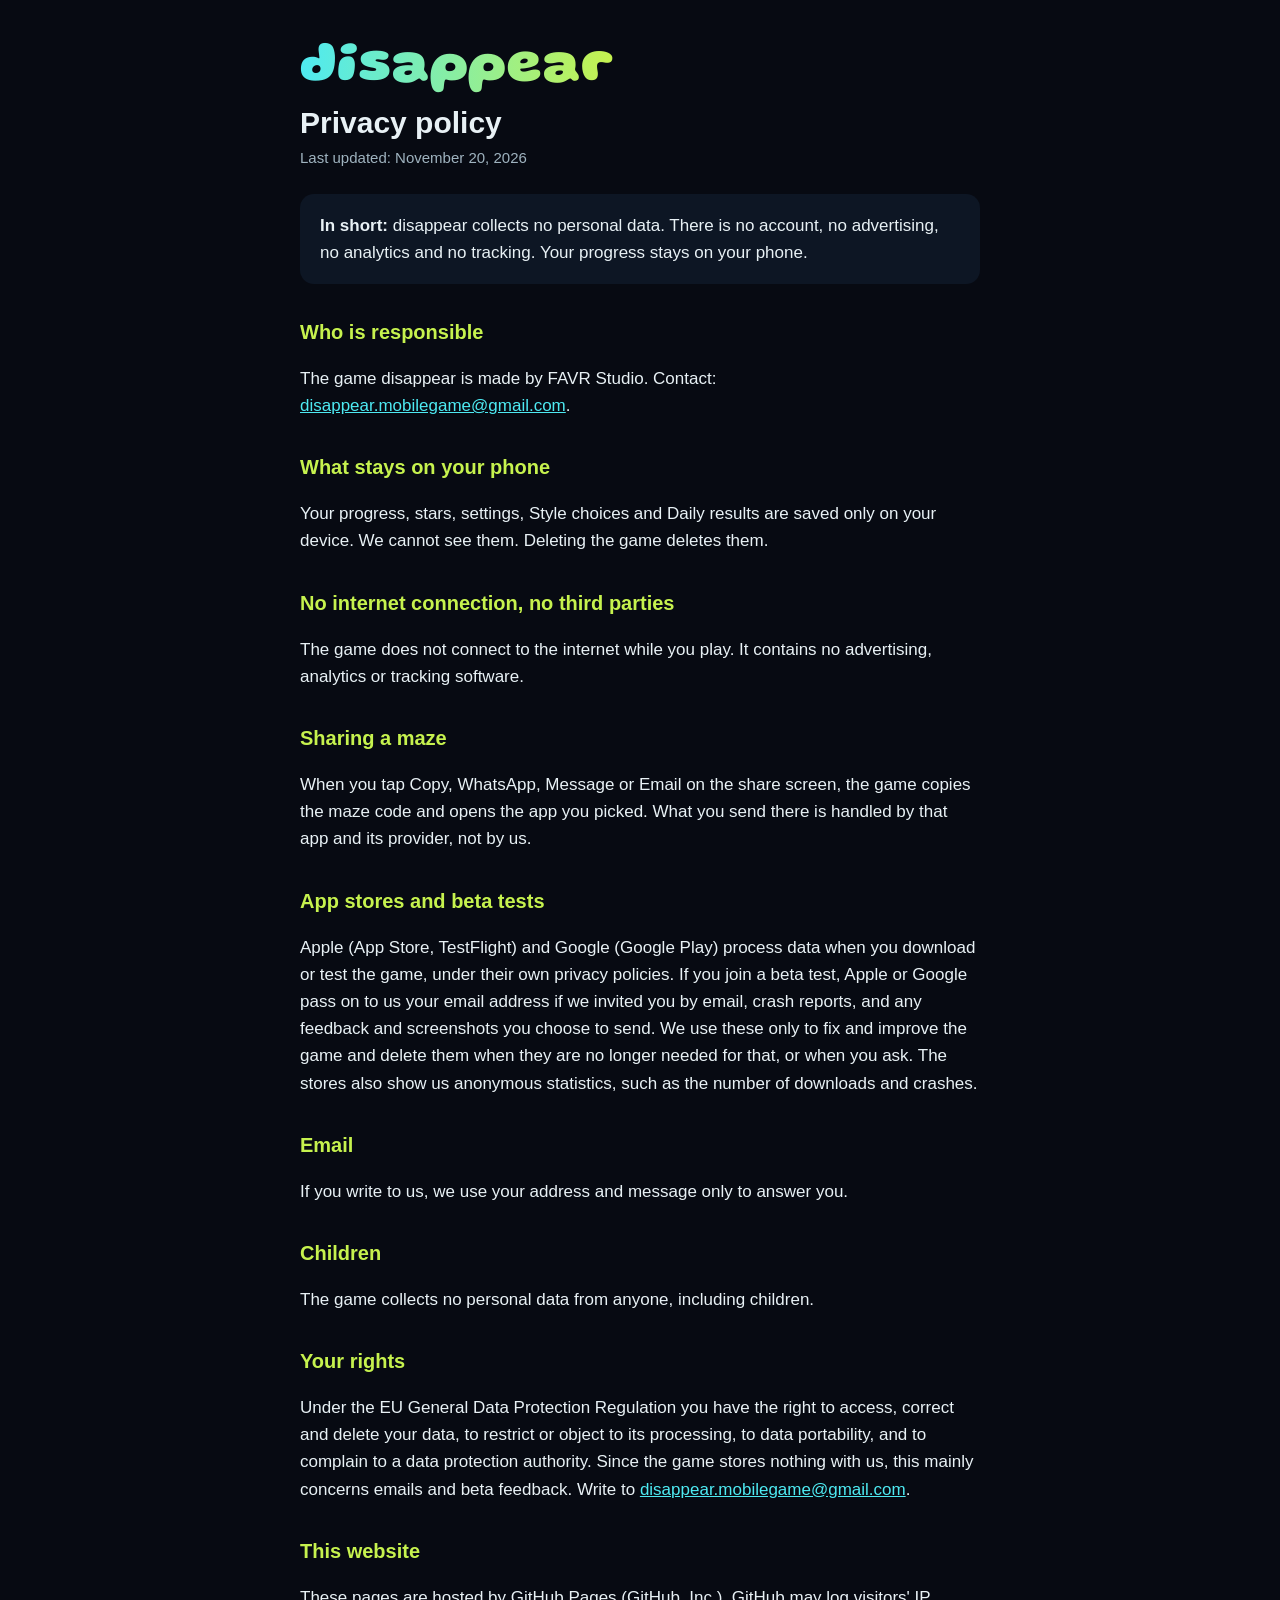
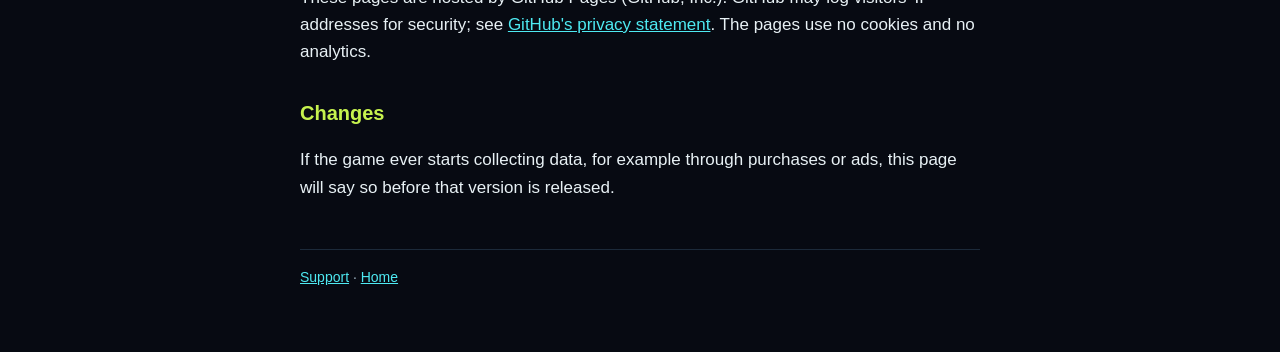
==== privacy/index.html @ d0e1fc71 "Add home, privacy policy and support pages for disappear Plain HTML pages for GitHub Pages: home, /p" ====
<!doctype html>
<html lang="en">
<head>
<meta charset="utf-8">
<meta name="viewport" content="width=device-width, initial-scale=1">
<title>disappear privacy policy</title>
<meta name="description" content="Privacy policy of the game disappear: it collects no personal data.">
<link rel="stylesheet" href="../style.css">
</head>
<body>
<main>
  <a class="wordmark" href="../">disappear</a>
  <h1>Privacy policy</h1>
  <p class="updated">Last updated: November 20, 2026</p>

  <div class="card"><strong>In short:</strong> disappear collects no personal data. There is no account, no advertising, no analytics and no tracking. Your progress stays on your phone.</div>

  <h2>Who is responsible</h2>
  <p>The game disappear is made by FAVR Studio. Contact: <a href="mailto:disappear.mobilegame@gmail.com">disappear.mobilegame@gmail.com</a>.</p>

  <h2>What stays on your phone</h2>
  <p>Your progress, stars, settings, Style choices and Daily results are saved only on your device. We cannot see them. Deleting the game deletes them.</p>

  <h2>No internet connection, no third parties</h2>
  <p>The game does not connect to the internet while you play. It contains no advertising, analytics or tracking software.</p>

  <h2>Sharing a maze</h2>
  <p>When you tap Copy, WhatsApp, Message or Email on the share screen, the game copies the maze code and opens the app you picked. What you send there is handled by that app and its provider, not by us.</p>

  <h2>App stores and beta tests</h2>
  <p>Apple (App Store, TestFlight) and Google (Google Play) process data when you download or test the game, under their own privacy policies. If you join a beta test, Apple or Google pass on to us your email address if we invited you by email, crash reports, and any feedback and screenshots you choose to send. We use these only to fix and improve the game and delete them when they are no longer needed for that, or when you ask. The stores also show us anonymous statistics, such as the number of downloads and crashes.</p>

  <h2>Email</h2>
  <p>If you write to us, we use your address and message only to answer you.</p>

  <h2>Children</h2>
  <p>The game collects no personal data from anyone, including children.</p>

  <h2>Your rights</h2>
  <p>Under the EU General Data Protection Regulation you have the right to access, correct and delete your data, to restrict or object to its processing, to data portability, and to complain to a data protection authority. Since the game stores nothing with us, this mainly concerns emails and beta feedback. Write to <a href="mailto:disappear.mobilegame@gmail.com">disappear.mobilegame@gmail.com</a>.</p>

  <h2>This website</h2>
  <p>These pages are hosted by GitHub Pages (GitHub, Inc.). GitHub may log visitors' IP addresses for security; see <a href="https://docs.github.com/en/site-policy/privacy-policies/github-general-privacy-statement">GitHub's privacy statement</a>. The pages use no cookies and no analytics.</p>

  <h2>Changes</h2>
  <p>If the game ever starts collecting data, for example through purchases or ads, this page will say so before that version is released.</p>

  <footer><a href="../support/">Support</a> · <a href="../">Home</a></footer>
</main>
</body>
</html>
---- style.css ----
@font-face { font-family: "Gluten"; src: url("fonts/Gluten-ExtraBold.ttf") format("truetype"); font-weight: 800; font-display: swap; }
:root { --bg: #070a12; --panel: #0d1624; --text: #e8f1f5; --dim: #9fb3bf; --cyan: #4eeaf2; --lime: #c6f24e; }
* { box-sizing: border-box; }
html { background: var(--bg); }
body { margin: 0; color: var(--text); background: var(--bg); font: 17px/1.6 -apple-system, BlinkMacSystemFont, "Segoe UI", Roboto, Helvetica, Arial, sans-serif; }
main { max-width: 720px; margin: 0 auto; padding: 40px 20px 64px; }
a { color: var(--cyan); }
.wordmark { font-family: "Gluten", -apple-system, sans-serif; font-weight: 800; font-size: 56px; line-height: 1; margin: 0 0 8px;
  background: linear-gradient(90deg, var(--cyan), var(--lime)); -webkit-background-clip: text; background-clip: text; color: transparent; text-decoration: none; display: inline-block; }
.tagline { color: var(--dim); margin: 0 0 32px; }
h1 { font-size: 30px; line-height: 1.25; margin: 0 0 4px; }
h2 { font-size: 20px; margin: 32px 0 8px; color: var(--lime); }
.updated { color: var(--dim); margin: 0 0 24px; font-size: 15px; }
.card { background: var(--panel); border-radius: 14px; padding: 18px 20px; margin: 16px 0; }
.links { display: flex; flex-wrap: wrap; gap: 12px; margin: 24px 0; }
.links a { background: var(--panel); border-radius: 12px; padding: 12px 18px; text-decoration: none; font-weight: 600; }
footer { color: var(--dim); font-size: 14px; margin-top: 48px; border-top: 1px solid #1c2a3a; padding-top: 16px; }
ul { padding-left: 22px; }
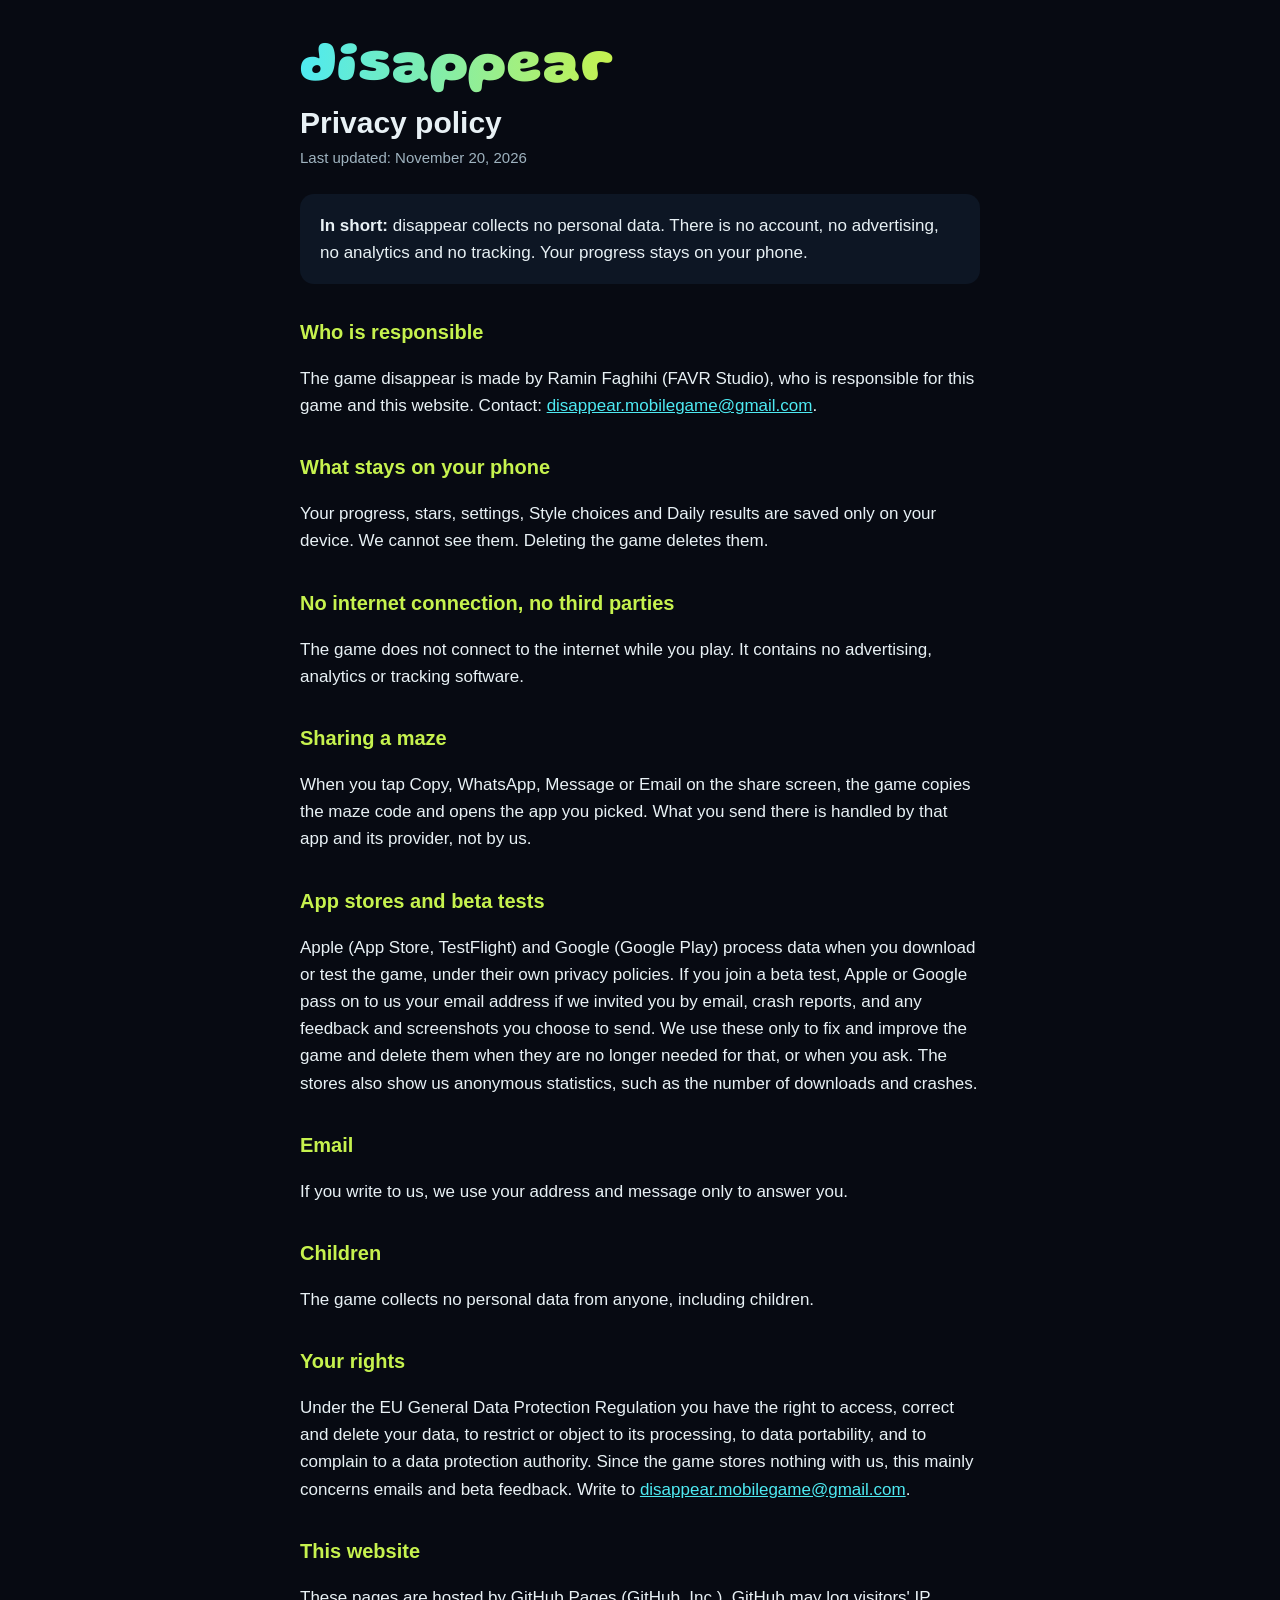
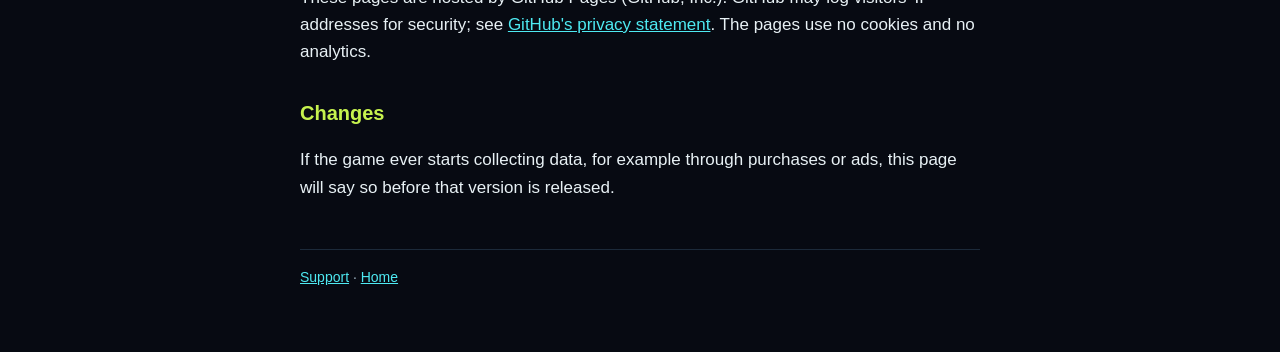
==== commit c60570c6: "Name the person responsible in the privacy policy FAVR Studio is not a registered company, so the po" ====
--- a/privacy/index.html
+++ b/privacy/index.html
@@ -16,7 +16,7 @@
   <div class="card"><strong>In short:</strong> disappear collects no personal data. There is no account, no advertising, no analytics and no tracking. Your progress stays on your phone.</div>
 
   <h2>Who is responsible</h2>
-  <p>The game disappear is made by FAVR Studio. Contact: <a href="mailto:disappear.mobilegame@gmail.com">disappear.mobilegame@gmail.com</a>.</p>
+  <p>The game disappear is made by Ramin Faghihi (FAVR Studio), who is responsible for this game and this website. Contact: <a href="mailto:disappear.mobilegame@gmail.com">disappear.mobilegame@gmail.com</a>.</p>
 
   <h2>What stays on your phone</h2>
   <p>Your progress, stars, settings, Style choices and Daily results are saved only on your device. We cannot see them. Deleting the game deletes them.</p>
